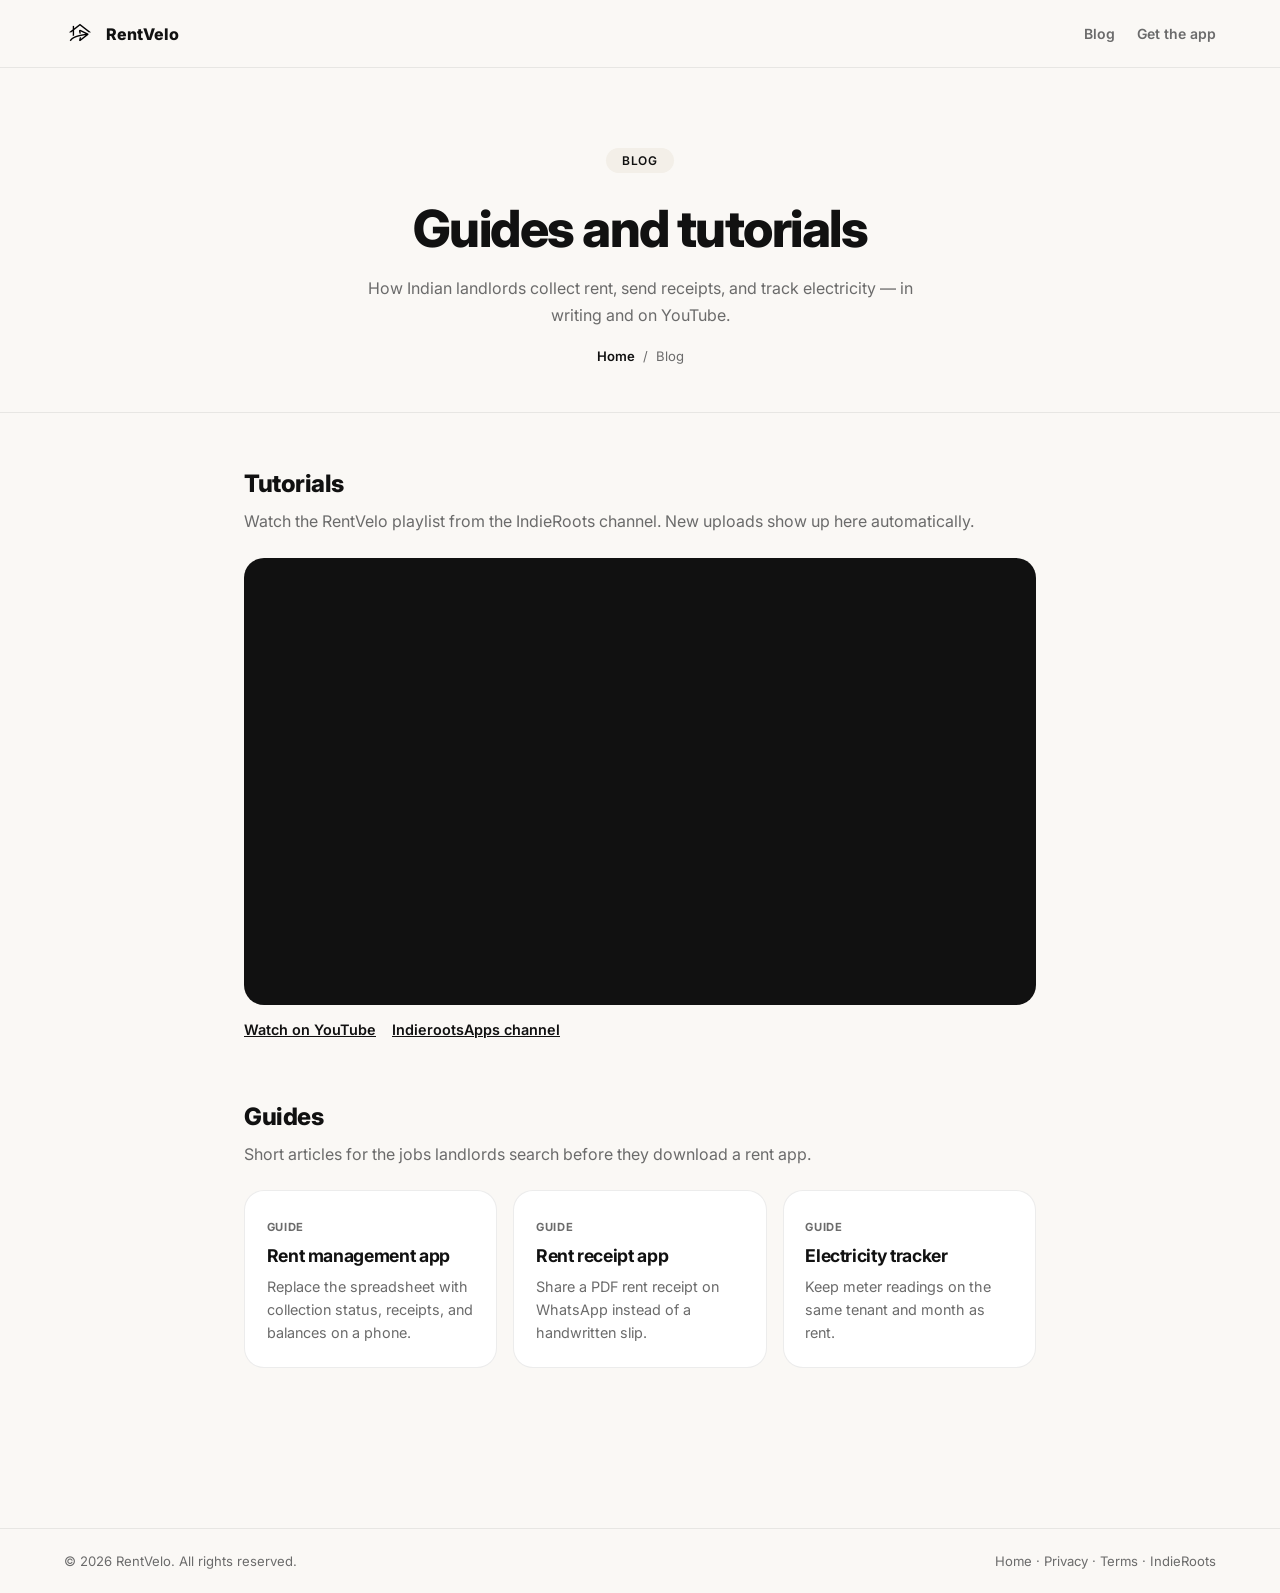
==== blog/index.html @ 9ea462d4 "misc" ====
<!DOCTYPE html>
<html lang="en">

<head>
  <meta charset="UTF-8" />
  <meta name="viewport" content="width=device-width, initial-scale=1.0" />
  <title>Blog and tutorials | RentVelo</title>
  <meta name="description"
    content="RentVelo guides for Indian landlords and the IndieRoots YouTube tutorial playlist: rent collection, PDF receipts, and electricity tracking." />
  <link rel="canonical" href="https://rentvelo.indieroots.in/blog/" />
  <link rel="icon" href="../assets/logo.png" type="image/png" />
  <meta property="og:type" content="website" />
  <meta property="og:title" content="Blog and tutorials | RentVelo" />
  <meta property="og:description"
    content="Written guides and the RentVelo tutorial playlist from IndieRoots." />
  <meta property="og:url" content="https://rentvelo.indieroots.in/blog/" />
  <meta property="og:image" content="https://rentvelo.indieroots.in/assets/main.png" />
  <meta name="twitter:card" content="summary_large_image" />
  <meta name="twitter:title" content="Blog and tutorials | RentVelo" />
  <meta name="twitter:description"
    content="Written guides and the RentVelo tutorial playlist from IndieRoots." />
  <meta name="twitter:image" content="https://rentvelo.indieroots.in/assets/main.png" />
  <link
    href="https://fonts.googleapis.com/css2?family=Inter:ital,wght@0,400;0,500;0,600;0,700;0,800;1,500;1,600&display=swap"
    rel="stylesheet" />
  <link rel="stylesheet" href="blog.css" />
  <script type="application/ld+json">
  {
    "@context": "https://schema.org",
    "@type": "CollectionPage",
    "name": "RentVelo blog and tutorials",
    "url": "https://rentvelo.indieroots.in/blog/",
    "description": "Guides and YouTube tutorials for the RentVelo rent management app.",
    "isPartOf": {
      "@type": "WebSite",
      "name": "RentVelo",
      "url": "https://rentvelo.indieroots.in/"
    },
    "hasPart": [
      {
        "@type": "WebPage",
        "name": "Rent management app for Indian landlords",
        "url": "https://rentvelo.indieroots.in/blog/rent-management-app.html"
      },
      {
        "@type": "WebPage",
        "name": "Rent receipt app for Indian landlords",
        "url": "https://rentvelo.indieroots.in/blog/rent-receipt-app.html"
      },
      {
        "@type": "WebPage",
        "name": "Electricity rent tracker for Indian landlords",
        "url": "https://rentvelo.indieroots.in/blog/electricity-rent-tracker.html"
      }
    ]
  }
  </script>
</head>

<body>
  <nav class="top">
    <a href="../index.html" class="nav-logo">
      <img src="../assets/logo.png" alt="RentVelo logo" />
      RentVelo
    </a>
    <div class="nav-right">
      <a href="index.html" class="nav-link">Blog</a>
      <a href="../index.html#download" class="nav-link">Get the app</a>
    </div>
  </nav>

  <header class="page-hero">
    <div class="page-tag">Blog</div>
    <h1>Guides and tutorials</h1>
    <p>How Indian landlords collect rent, send receipts, and track electricity — in writing and on YouTube.</p>
    <nav class="breadcrumb" aria-label="Breadcrumb">
      <a href="../index.html">Home</a>
      <span>/</span>
      <span>Blog</span>
    </nav>
  </header>

  <main class="blog-wrap">
    <section class="blog-block" id="tutorials">
      <h2>Tutorials</h2>
      <p>Watch the RentVelo playlist from the IndieRoots channel. New uploads show up here automatically.</p>
      <div class="video-frame">
        <iframe
          src="https://www.youtube.com/embed/videoseries?list=PLBjqQ3oFS6D0"
          title="RentVelo rent management tutorials on YouTube"
          allow="accelerometer; autoplay; clipboard-write; encrypted-media; gyroscope; picture-in-picture; web-share"
          allowfullscreen
          loading="lazy"
          referrerpolicy="strict-origin-when-cross-origin"></iframe>
      </div>
      <div class="video-links">
        <a href="https://www.youtube.com/playlist?list=PLBjqQ3oFS6D0">Watch on YouTube</a>
        <a href="https://www.youtube.com/@IndierootsApps">IndierootsApps channel</a>
      </div>
    </section>

    <section class="blog-block" id="guides">
      <h2>Guides</h2>
      <p>Short articles for the jobs landlords search before they download a rent app.</p>
      <div class="guide-cards">
        <a class="guide-card" href="rent-management-app.html">
          <span>Guide</span>
          <h3>Rent management app</h3>
          <p>Replace the spreadsheet with collection status, receipts, and balances on a phone.</p>
        </a>
        <a class="guide-card" href="rent-receipt-app.html">
          <span>Guide</span>
          <h3>Rent receipt app</h3>
          <p>Share a PDF rent receipt on WhatsApp instead of a handwritten slip.</p>
        </a>
        <a class="guide-card" href="electricity-rent-tracker.html">
          <span>Guide</span>
          <h3>Electricity tracker</h3>
          <p>Keep meter readings on the same tenant and month as rent.</p>
        </a>
      </div>
    </section>
  </main>

  <footer>
    <span>© 2026 RentVelo. All rights reserved.</span>
    <span>
      <a href="../index.html">Home</a>
      ·
      <a href="../privacy-policy/">Privacy</a>
      ·
      <a href="../terms/">Terms</a>
      ·
      <a href="https://indieroots.in/">IndieRoots</a>
    </span>
  </footer>
</body>

</html>
---- blog/blog.css ----
*,
*::before,
*::after {
  box-sizing: border-box;
  margin: 0;
  padding: 0;
}

:root {
  --bg: #FAF8F5;
  --surface: #FFFFFF;
  --text: #111111;
  --muted: #6B6B6B;
  --border: rgba(17, 17, 17, 0.08);
}

html {
  scroll-behavior: smooth;
}

body {
  background: var(--bg);
  color: var(--text);
  font-family: Inter, system-ui, sans-serif;
}

nav.top {
  position: sticky;
  top: 0;
  z-index: 100;
  display: flex;
  align-items: center;
  justify-content: space-between;
  padding: 1.1rem 5%;
  background: rgba(250, 248, 245, 0.9);
  backdrop-filter: blur(16px);
  border-bottom: 1px solid var(--border);
}

.nav-logo {
  display: flex;
  align-items: center;
  gap: 0.6rem;
  text-decoration: none;
  color: var(--text);
  font-weight: 800;
}

.nav-logo img {
  width: 32px;
  height: 32px;
  border-radius: 8px;
  object-fit: cover;
}

.nav-right {
  display: flex;
  align-items: center;
  gap: 1.4rem;
}

.nav-link {
  color: var(--muted);
  text-decoration: none;
  font-size: 0.875rem;
  font-weight: 600;
}

.page-hero {
  padding: 5rem 5% 3rem;
  text-align: center;
  border-bottom: 1px solid var(--border);
}

.page-tag {
  display: inline-block;
  background: #f3efe8;
  border-radius: 100px;
  padding: 0.3rem 1rem;
  font-size: 0.75rem;
  font-weight: 600;
  letter-spacing: 0.06em;
  text-transform: uppercase;
  margin-bottom: 1.5rem;
}

.page-hero h1 {
  font-size: clamp(2rem, 5vw, 3.2rem);
  font-weight: 800;
  letter-spacing: -0.03em;
  margin-bottom: 1rem;
}

.page-hero p {
  color: var(--muted);
  max-width: 560px;
  margin: 0 auto;
  line-height: 1.7;
}

.breadcrumb {
  display: flex;
  justify-content: center;
  flex-wrap: wrap;
  gap: 0.5rem;
  margin-top: 1.2rem;
  font-size: 0.82rem;
  color: var(--muted);
}

.breadcrumb a {
  color: var(--text);
  font-weight: 600;
  text-decoration: none;
}

.guide {
  max-width: 760px;
  margin: 0 auto;
  padding: 4rem 5% 6rem;
}

.guide h2 {
  font-size: 1.4rem;
  font-weight: 700;
  letter-spacing: -0.02em;
  margin: 2.2rem 0 0.8rem;
}

.guide h2:first-child {
  margin-top: 0;
}

.guide p,
.guide li {
  color: #3d3d3d;
  line-height: 1.8;
  margin-bottom: 1rem;
}

.guide ul {
  padding-left: 1.25rem;
  margin-bottom: 1rem;
}

.guide strong {
  color: var(--text);
}

.guide a {
  color: var(--text);
  font-weight: 600;
}

.related {
  margin-top: 2.4rem;
  padding: 1.4rem 1.3rem;
  background: #fff;
  border: 1px solid var(--border);
  border-radius: 18px;
}

.related h2 {
  margin-top: 0;
}

.guide-cta {
  margin-top: 2.5rem;
  padding: 2.2rem 1.6rem 1.8rem;
  background: #fff;
  border: 1px solid var(--border);
  border-radius: 24px;
  text-align: center;
}

.guide-cta h2 {
  margin: 0 0 0.75rem;
}

.guide-cta p {
  margin-bottom: 1.1rem;
}

.pricing-tag {
  display: inline-flex;
  background: rgba(16, 185, 129, 0.12);
  border: 1px solid rgba(16, 185, 129, 0.28);
  border-radius: 100px;
  padding: 0.35rem 1rem;
  font-size: 0.74rem;
  font-weight: 700;
  color: #10B981;
  margin-bottom: 1.2rem;
  letter-spacing: 0.04em;
  text-transform: uppercase;
}

.pricing-actions {
  display: flex;
  justify-content: center;
  flex-wrap: wrap;
  gap: 0.75rem;
  margin-bottom: 0.9rem;
}

.btn-store {
  display: inline-flex;
  align-items: center;
  gap: 0.55rem;
  text-decoration: none;
  padding: 0.4rem 0.95rem 0.4rem 0.7rem;
  border-radius: 8px;
  background: #111;
  color: #fff;
  height: 44px;
  min-width: 158px;
}

.guide-cta .btn-store {
  color: #fff;
  font-weight: 500;
}

.store-icon {
  width: 22px;
  height: 22px;
}

.btn-store-copy {
  display: flex;
  flex-direction: column;
  align-items: flex-start;
  line-height: 1.05;
}

.btn-store-copy small {
  font-size: 0.58rem;
}

.btn-store-copy strong {
  font-size: 1.02rem;
  color: #fff;
}

.note {
  font-size: 0.85rem;
  color: var(--muted);
  margin-bottom: 0;
}

.blog-wrap {
  max-width: 920px;
  margin: 0 auto;
  padding: 3.5rem 5% 6rem;
}

.blog-block {
  margin-bottom: 4rem;
}

.blog-block h2 {
  font-size: 1.5rem;
  font-weight: 800;
  letter-spacing: -0.02em;
  margin-bottom: 0.6rem;
}

.blog-block > p {
  color: var(--muted);
  line-height: 1.7;
  margin-bottom: 1.4rem;
}

.video-frame {
  position: relative;
  width: 100%;
  padding-bottom: 56.25%;
  background: #111;
  border-radius: 20px;
  overflow: hidden;
  border: 1px solid var(--border);
}

.video-frame iframe {
  position: absolute;
  inset: 0;
  width: 100%;
  height: 100%;
  border: 0;
}

.video-links {
  display: flex;
  flex-wrap: wrap;
  gap: 1rem;
  margin-top: 1rem;
}

.video-links a {
  color: var(--text);
  font-weight: 600;
  font-size: 0.9rem;
}

.guide-cards {
  display: grid;
  grid-template-columns: repeat(auto-fit, minmax(240px, 1fr));
  gap: 1rem;
}

.guide-card {
  display: block;
  background: #fff;
  border: 1px solid var(--border);
  border-radius: 20px;
  padding: 1.5rem 1.35rem 1.4rem;
  text-decoration: none;
  color: inherit;
}

.guide-card span {
  display: inline-block;
  font-size: 0.7rem;
  font-weight: 700;
  letter-spacing: 0.06em;
  text-transform: uppercase;
  color: var(--muted);
  margin-bottom: 0.7rem;
}

.guide-card h3 {
  font-size: 1.1rem;
  font-weight: 700;
  letter-spacing: -0.02em;
  margin-bottom: 0.55rem;
}

.guide-card p {
  color: var(--muted);
  font-size: 0.9rem;
  line-height: 1.6;
}

footer {
  border-top: 1px solid var(--border);
  padding: 1.5rem 5%;
  display: flex;
  justify-content: space-between;
  gap: 1rem;
  flex-wrap: wrap;
  font-size: 0.82rem;
  color: var(--muted);
}

footer a {
  color: var(--muted);
  text-decoration: none;
}

@media (max-width: 600px) {
  .page-hero,
  .guide,
  .blog-wrap {
    padding-left: 1.2rem;
    padding-right: 1.2rem;
  }
}
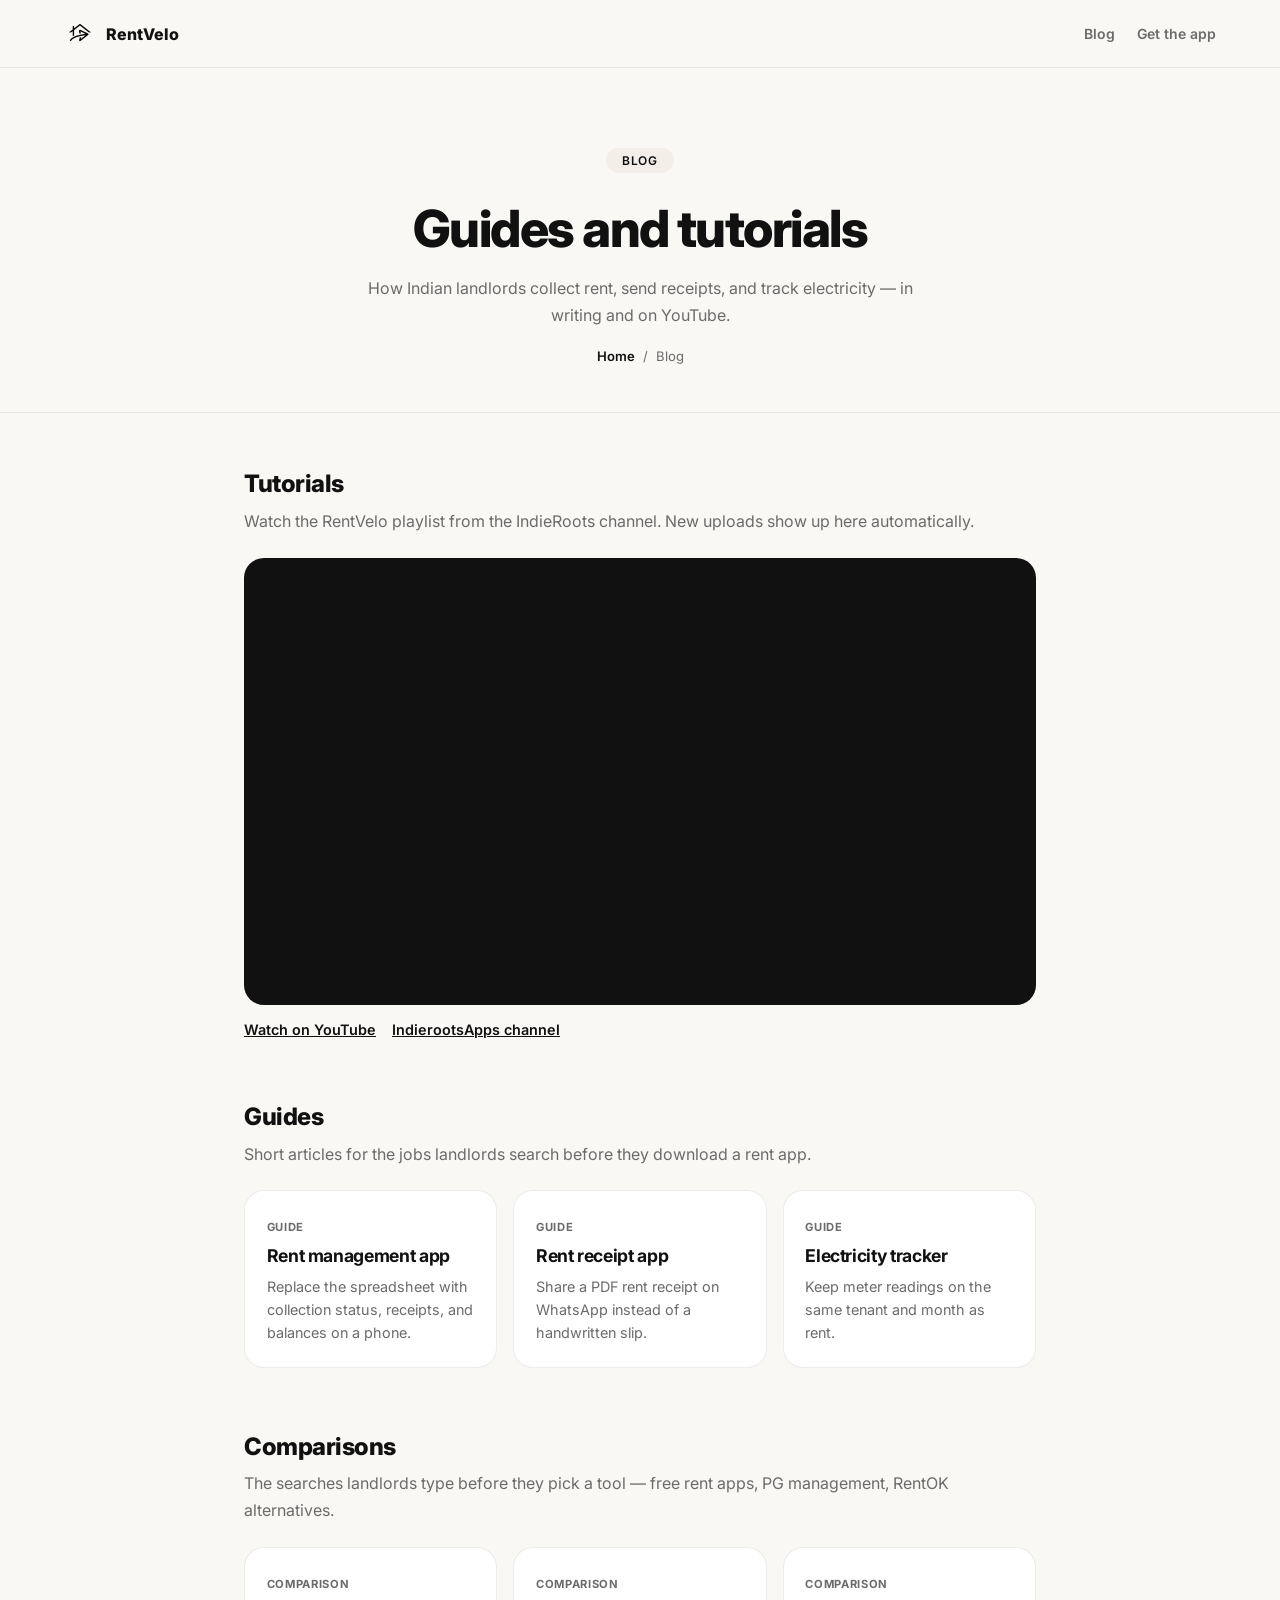
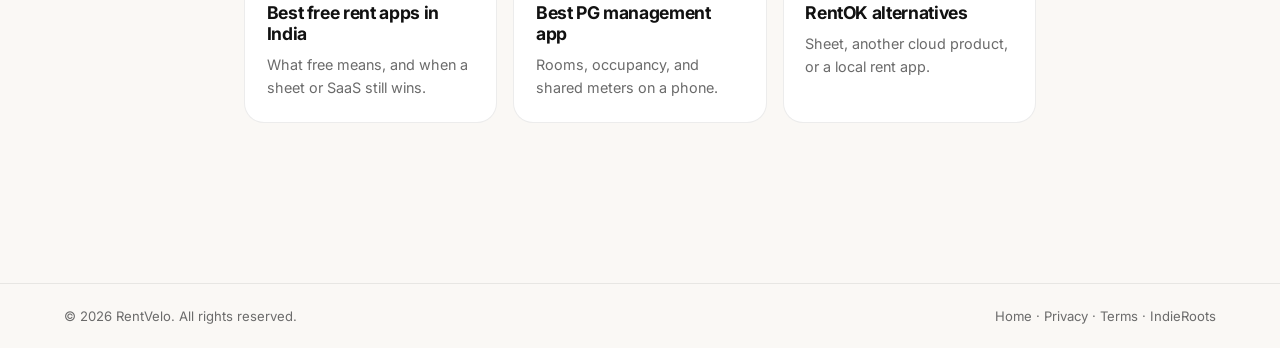
==== commit b2b699b7: "posts" ====
--- a/blog/index.html
+++ b/blog/index.html
@@ -51,6 +51,21 @@
         "@type": "WebPage",
         "name": "Electricity rent tracker for Indian landlords",
         "url": "https://rentvelo.indieroots.in/blog/electricity-rent-tracker.html"
+      },
+      {
+        "@type": "WebPage",
+        "name": "Best free rent management apps in India",
+        "url": "https://rentvelo.indieroots.in/blog/best-free-rent-management-apps-india.html"
+      },
+      {
+        "@type": "WebPage",
+        "name": "Best PG management app for Indian owners",
+        "url": "https://rentvelo.indieroots.in/blog/best-pg-management-app.html"
+      },
+      {
+        "@type": "WebPage",
+        "name": "RentOK alternatives for property management",
+        "url": "https://rentvelo.indieroots.in/blog/rentok-alternatives.html"
       }
     ]
   }
@@ -120,6 +135,28 @@
         </a>
       </div>
     </section>
+
+    <section class="blog-block" id="comparisons">
+      <h2>Comparisons</h2>
+      <p>The searches landlords type before they pick a tool — free rent apps, PG management, RentOK alternatives.</p>
+      <div class="guide-cards">
+        <a class="guide-card" href="best-free-rent-management-apps-india.html">
+          <span>Comparison</span>
+          <h3>Best free rent apps in India</h3>
+          <p>What free means, and when a sheet or SaaS still wins.</p>
+        </a>
+        <a class="guide-card" href="best-pg-management-app.html">
+          <span>Comparison</span>
+          <h3>Best PG management app</h3>
+          <p>Rooms, occupancy, and shared meters on a phone.</p>
+        </a>
+        <a class="guide-card" href="rentok-alternatives.html">
+          <span>Comparison</span>
+          <h3>RentOK alternatives</h3>
+          <p>Sheet, another cloud product, or a local rent app.</p>
+        </a>
+      </div>
+    </section>
   </main>
 
   <footer>
--- a/blog/blog.css
+++ b/blog/blog.css
@@ -150,6 +150,80 @@
 .guide a {
   color: var(--text);
   font-weight: 600;
+}
+
+.guide-figure {
+  margin: 1.6rem 0 2rem;
+}
+
+.guide-figure img {
+  display: block;
+  width: 100%;
+  max-width: 420px;
+  margin: 0 auto;
+  border-radius: 20px;
+  border: 1px solid var(--border);
+  background: #fff;
+}
+
+.guide-figure figcaption {
+  margin-top: 0.7rem;
+  text-align: center;
+  font-size: 0.82rem;
+  color: var(--muted);
+  line-height: 1.5;
+}
+
+.compare-wrap {
+  overflow-x: auto;
+  margin: 1.4rem 0 2rem;
+  border: 1px solid var(--border);
+  border-radius: 18px;
+  background: #fff;
+}
+
+.compare {
+  width: 100%;
+  border-collapse: collapse;
+  font-size: 0.9rem;
+}
+
+.compare th,
+.compare td {
+  padding: 0.85rem 1rem;
+  text-align: left;
+  border-bottom: 1px solid var(--border);
+  vertical-align: top;
+  line-height: 1.5;
+}
+
+.compare th {
+  font-size: 0.78rem;
+  font-weight: 700;
+  letter-spacing: 0.03em;
+  text-transform: uppercase;
+  background: #f3efe8;
+}
+
+.compare tr:last-child th,
+.compare tr:last-child td {
+  border-bottom: 0;
+}
+
+.compare td:first-child {
+  font-weight: 600;
+  color: var(--text);
+  white-space: nowrap;
+}
+
+.notice {
+  margin: 0 0 1.4rem;
+  padding: 0.9rem 1rem;
+  background: #f3efe8;
+  border-radius: 14px;
+  font-size: 0.9rem;
+  color: #3d3d3d;
+  line-height: 1.6;
 }
 
 .related {
@@ -364,4 +438,8 @@
     padding-left: 1.2rem;
     padding-right: 1.2rem;
   }
-}
+
+  .compare td:first-child {
+    white-space: normal;
+  }
+}
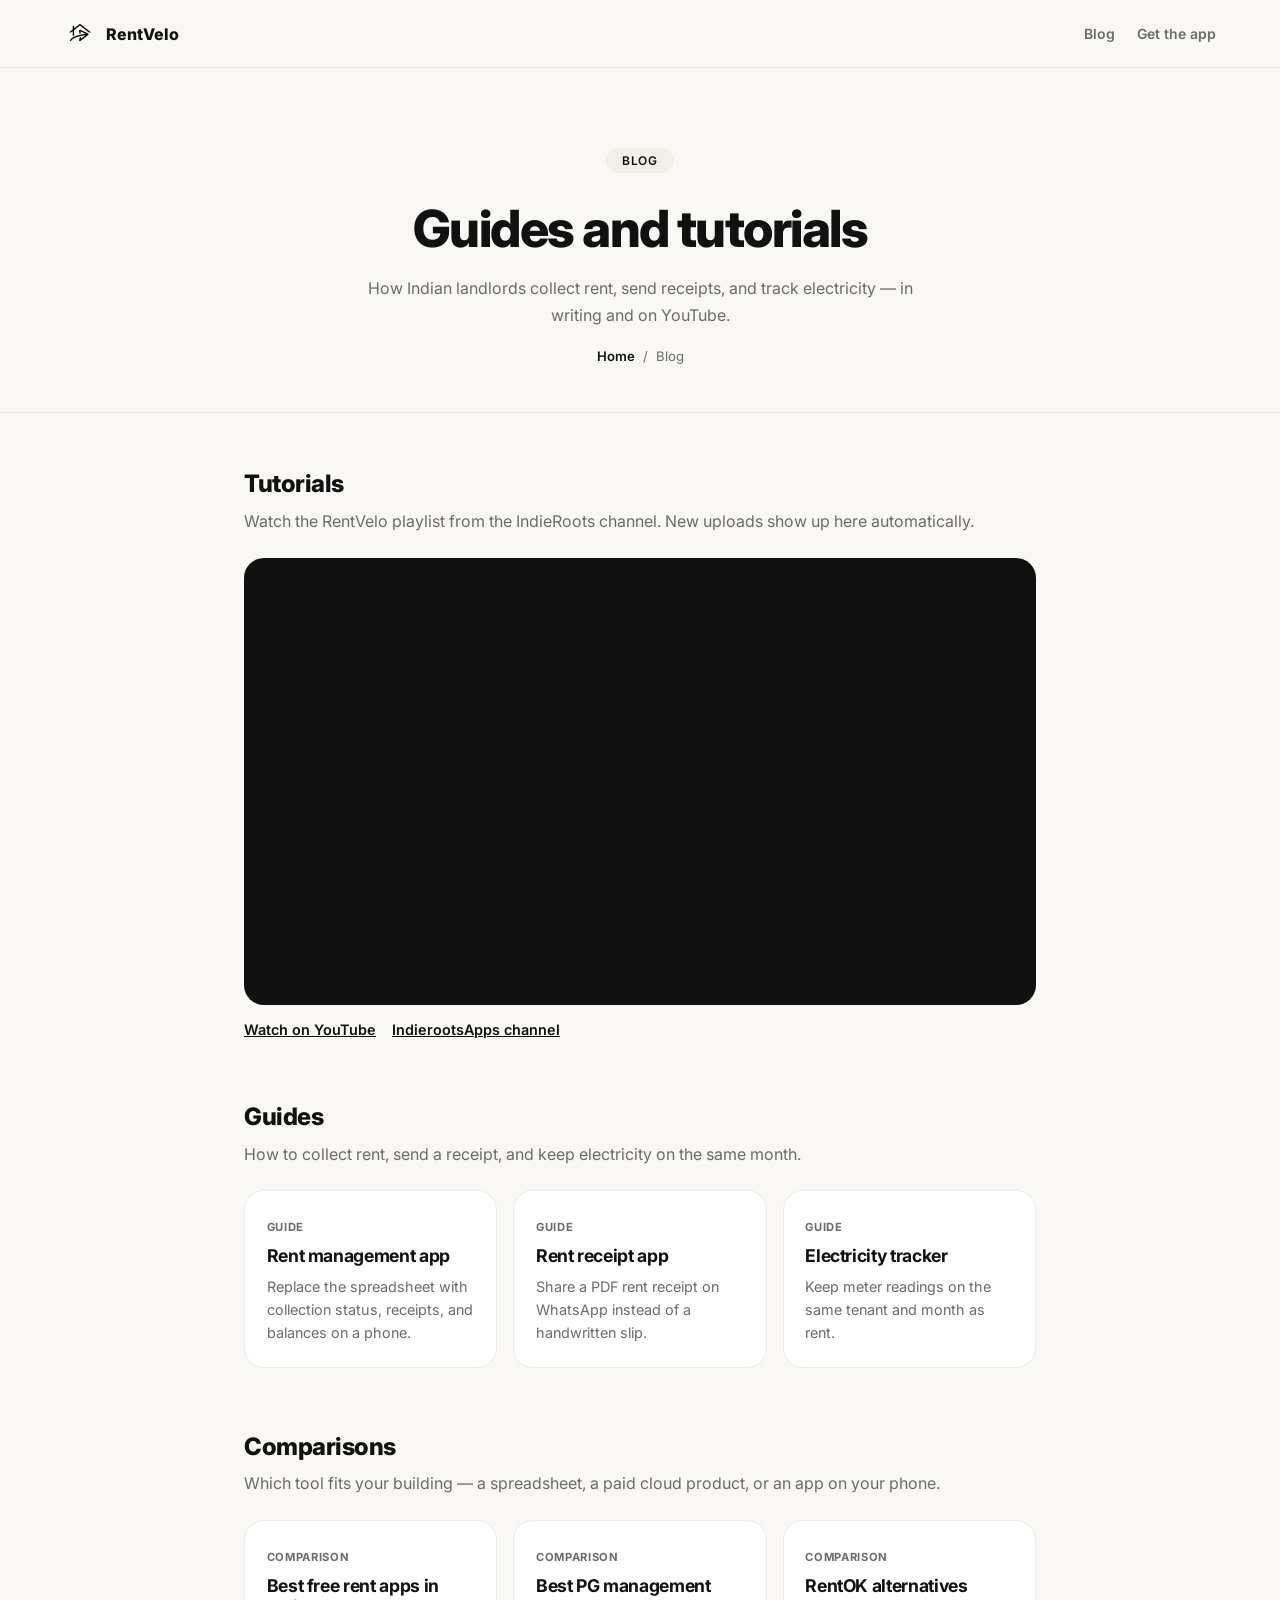
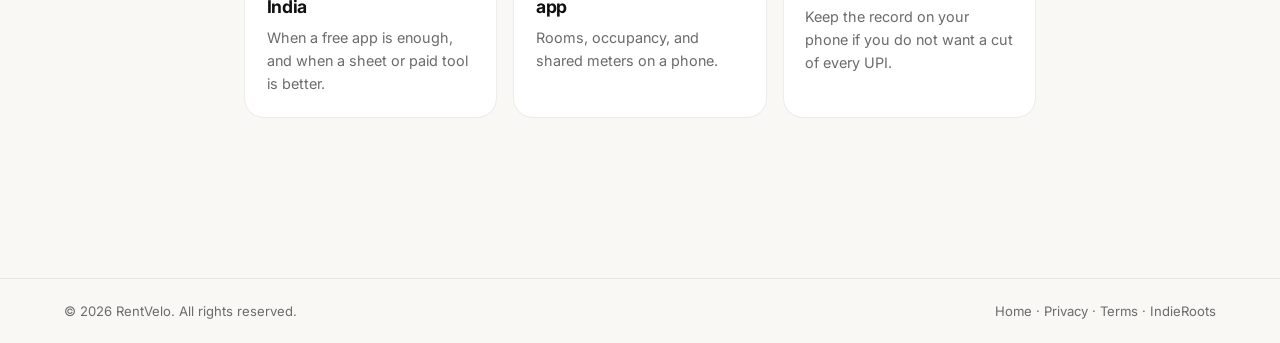
==== commit bb5061fb: "miosc" ====
--- a/blog/index.html
+++ b/blog/index.html
@@ -116,7 +116,7 @@
 
     <section class="blog-block" id="guides">
       <h2>Guides</h2>
-      <p>Short articles for the jobs landlords search before they download a rent app.</p>
+      <p>How to collect rent, send a receipt, and keep electricity on the same month.</p>
       <div class="guide-cards">
         <a class="guide-card" href="rent-management-app.html">
           <span>Guide</span>
@@ -138,12 +138,12 @@
 
     <section class="blog-block" id="comparisons">
       <h2>Comparisons</h2>
-      <p>The searches landlords type before they pick a tool — free rent apps, PG management, RentOK alternatives.</p>
+      <p>Which tool fits your building — a spreadsheet, a paid cloud product, or an app on your phone.</p>
       <div class="guide-cards">
         <a class="guide-card" href="best-free-rent-management-apps-india.html">
           <span>Comparison</span>
           <h3>Best free rent apps in India</h3>
-          <p>What free means, and when a sheet or SaaS still wins.</p>
+          <p>When a free app is enough, and when a sheet or paid tool is better.</p>
         </a>
         <a class="guide-card" href="best-pg-management-app.html">
           <span>Comparison</span>
@@ -153,7 +153,7 @@
         <a class="guide-card" href="rentok-alternatives.html">
           <span>Comparison</span>
           <h3>RentOK alternatives</h3>
-          <p>Sheet, another cloud product, or a local rent app.</p>
+          <p>Keep the record on your phone if you do not want a cut of every UPI.</p>
         </a>
       </div>
     </section>
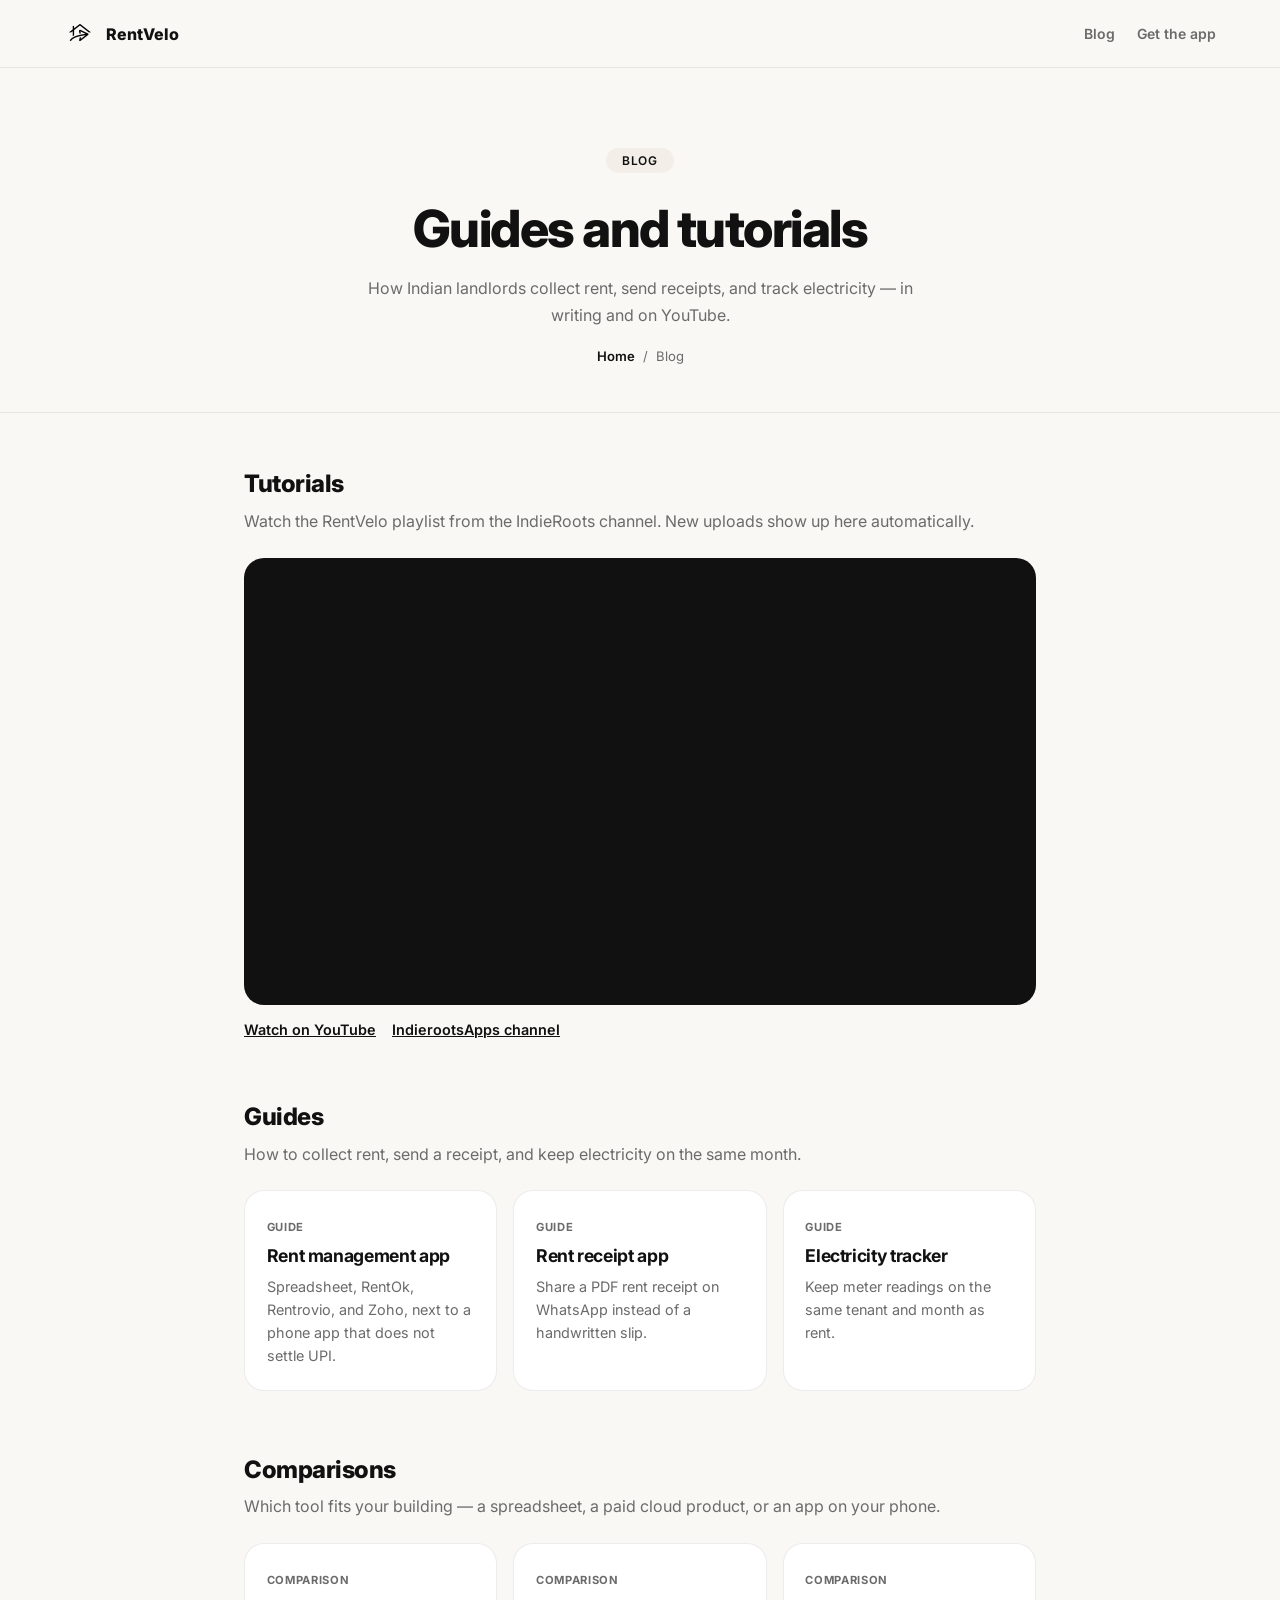
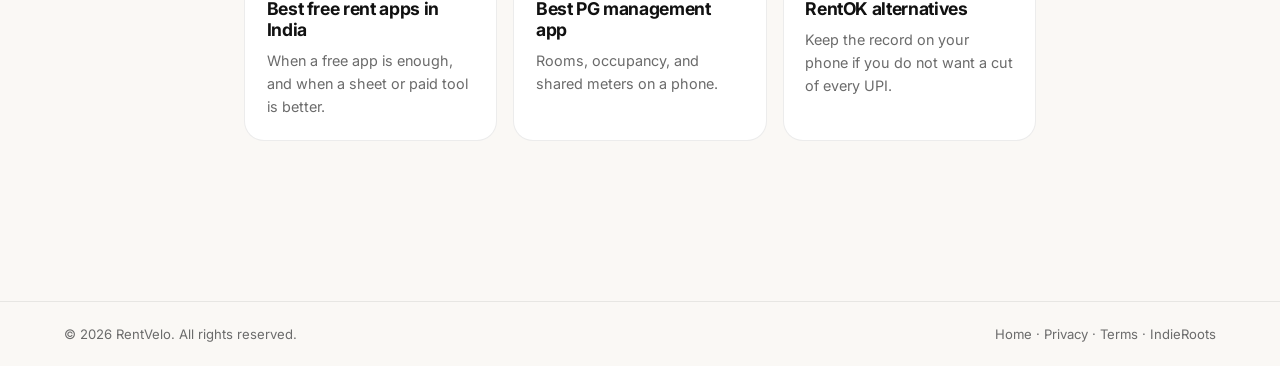
==== commit 333c3445: "chnages" ====
--- a/blog/index.html
+++ b/blog/index.html
@@ -39,7 +39,7 @@
     "hasPart": [
       {
         "@type": "WebPage",
-        "name": "Rent management app for Indian landlords",
+        "name": "Rent management app",
         "url": "https://rentvelo.indieroots.in/blog/rent-management-app.html"
       },
       {
@@ -121,7 +121,7 @@
         <a class="guide-card" href="rent-management-app.html">
           <span>Guide</span>
           <h3>Rent management app</h3>
-          <p>Replace the spreadsheet with collection status, receipts, and balances on a phone.</p>
+          <p>Spreadsheet, RentOk, Rentrovio, and Zoho, next to a phone app that does not settle UPI.</p>
         </a>
         <a class="guide-card" href="rent-receipt-app.html">
           <span>Guide</span>
